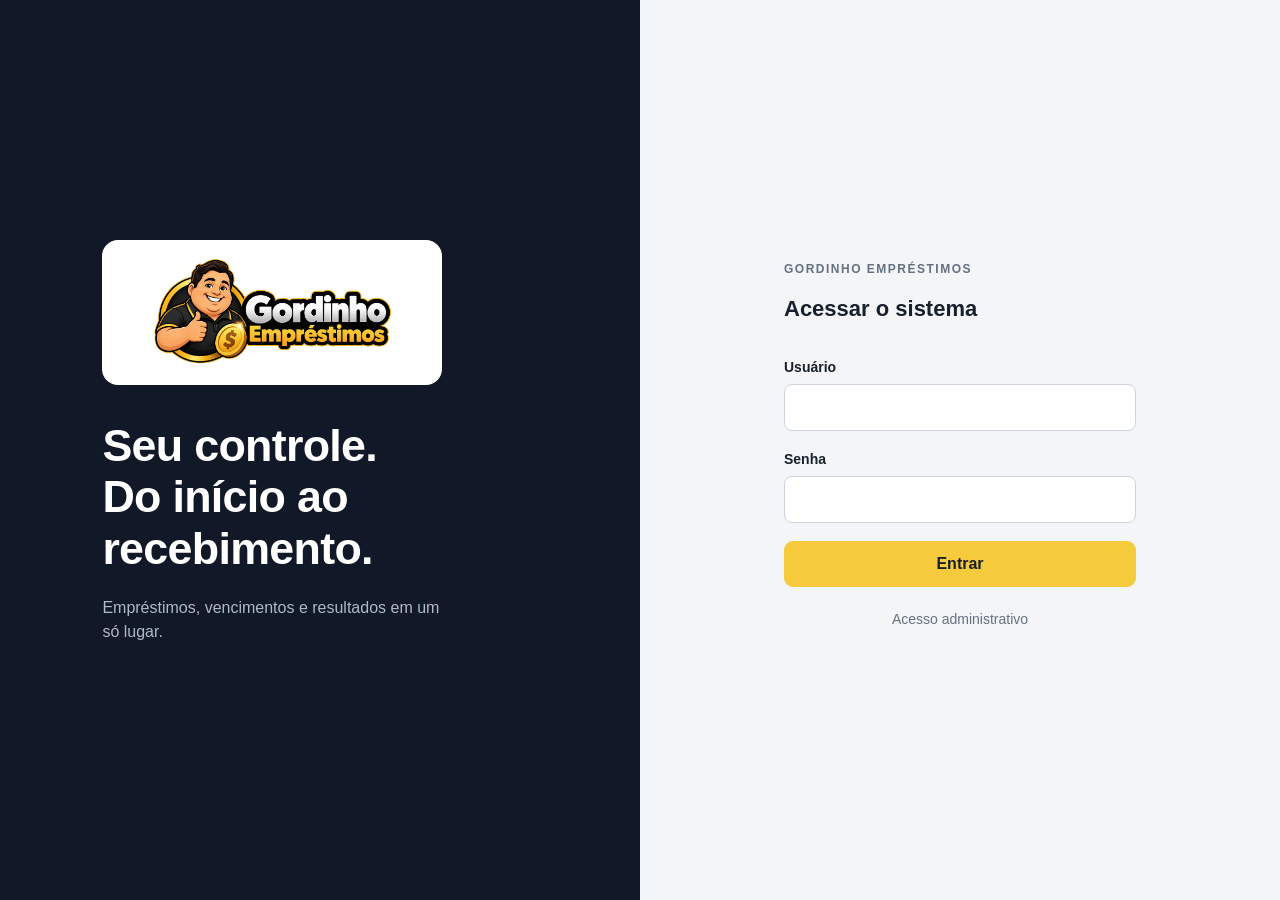
==== index.html @ f3ca3bc5 "Adicionar sistema Gordinho Empréstimos, logo e backend Google Apps Script" ====
<!doctype html>
<html lang="pt-BR"><head><meta charset="UTF-8"><meta name="viewport" content="width=device-width,initial-scale=1"><meta name="robots" content="noindex,nofollow"><title>Gordinho Empréstimos</title><link rel="icon" href="favicon.svg"><link rel="stylesheet" href="style.css"></head>
<body>
<section id="login"><div class="login-brand"><img class="brand-logo" src="logo-gordinho.png" alt="Gordinho Empréstimos"><h1>Seu controle.<br>Do início ao recebimento.</h1><p>Empréstimos, vencimentos e resultados em um só lugar.</p></div><form id="login-form" class="login-card"><span class="eyebrow">GORDINHO EMPRÉSTIMOS</span><h2>Acessar o sistema</h2><label>Usuário<input name="username" autocomplete="username" required maxlength="100"></label><label>Senha<input name="password" type="password" autocomplete="current-password" required maxlength="200"></label><p id="login-error" role="alert"></p><button class="primary" type="submit">Entrar</button><p class="muted">Acesso administrativo</p></form></section>
<div id="app" hidden><aside class="sidebar"><div class="brand"><img class="brand-logo" src="logo-gordinho.png" alt="Gordinho Empréstimos"></div><nav><button data-view="dashboard" class="active">Visão geral</button><button data-view="loans">Empréstimos</button><button data-view="clients">Clientes</button><button data-view="payments">Pagamentos</button><button data-view="results">Resultados</button></nav><div class="sidebar-foot"><button id="password-btn">Alterar senha</button><button id="logout">Sair da conta</button></div></aside><main><header><div><p class="eyebrow">GORDINHO EMPRÉSTIMOS</p><h1 id="view-title">Visão geral</h1></div><div class="header-actions"><button id="refresh">Atualizar</button><button id="new-loan" class="primary">+ Novo empréstimo</button></div></header><p id="error" class="error" role="alert" hidden></p><div id="content" aria-live="polite"></div></main></div>
<dialog id="modal"><div class="modal-head"><h2 id="modal-title"></h2><button id="close-modal" aria-label="Fechar">✕</button></div><div id="modal-body"></div><p id="modal-error" class="error" role="alert" hidden></p></dialog><div id="toast" role="status" hidden></div>
<script src="config.js"></script><script src="core.js"></script><script src="app.js"></script></body></html>
---- style.css ----
:root{--bg:#f4f5f7;--ink:#18202d;--muted:#647084;--line:#e3e6eb;--yellow:#f5ca3c;--green:#087c55;--red:#ba3540}*{box-sizing:border-box}body{margin:0;color:var(--ink);background:var(--bg);font-family:Inter,Arial,sans-serif;font-size:16px;line-height:1.5}button,input,select,textarea{font:inherit}button{cursor:pointer;border:1px solid var(--line);background:white;color:var(--ink);border-radius:9px;padding:10px 16px;font-weight:600;min-height:44px}button:hover{background:#f0f2f5}button:disabled{opacity:.6;cursor:wait}.primary{background:var(--yellow);border-color:var(--yellow);color:#17202a}.primary:hover{background:#edbd26}.danger{color:var(--red)}.logo{display:inline-grid;place-items:center;width:46px;height:46px;background:var(--yellow);border-radius:12px;color:#111827;font-weight:900;font-size:23px;letter-spacing:-1px}.eyebrow{color:var(--muted);font-size:12px;letter-spacing:1.5px;font-weight:700;margin:0 0 6px}h1,h2,h3,p{margin-top:0}h1{font-size:30px;line-height:1.2;letter-spacing:-.7px;margin-bottom:0}h2{font-size:22px}h3{font-size:18px}.muted,small{color:var(--muted)}small{font-size:13px}#login{min-height:100dvh;display:grid;grid-template-columns:1fr 1fr}.login-brand{background:#111827;color:white;padding:clamp(32px,8vw,110px);display:flex;flex-direction:column;justify-content:center;align-items:flex-start}.login-brand h1{font-size:clamp(32px,4vw,56px);margin:35px 0 22px;line-height:1.15}.login-brand p{color:#aeb9c9;max-width:350px}.login-card{align-self:center;justify-self:center;width:min(400px,90%);padding:24px}.login-card h2{margin:12px 0 32px}.login-card .primary{width:100%}.login-card .muted{text-align:center;margin-top:22px;font-size:14px}label{display:block;font-size:14px;font-weight:600;margin:0 0 18px}input,select,textarea{display:block;width:100%;padding:12px;border:1px solid #cfd5df;background:#fff;border-radius:8px;color:var(--ink);margin-top:6px;min-height:46px}textarea{min-height:90px;resize:vertical}input:focus,select:focus,textarea:focus,button:focus-visible{outline:3px solid #e8c65088;outline-offset:2px}#login-error,.error{color:var(--red);font-size:14px}.error{background:#fff0f1;border:1px solid #f0c8cc;border-radius:8px;padding:12px}#app{display:grid;grid-template-columns:230px minmax(0,1fr);min-height:100dvh}#app[hidden],#login[hidden]{display:none}.sidebar{background:#111827;color:#e6eaf1;padding:30px 18px;display:flex;flex-direction:column}.brand{display:flex;align-items:center;gap:12px;font-weight:700;font-size:19px;padding:0 8px 42px}.brand small{display:block;font-size:10px;letter-spacing:1px;margin-top:4px;color:#919eb2}nav{display:grid;gap:8px}nav button,.sidebar-foot button{border:0;background:transparent;color:#aeb9c9;text-align:left}nav button.active{background:#263142;color:#fff;border-left:3px solid var(--yellow)}.sidebar-foot{margin-top:auto;padding-top:48px;display:grid;gap:8px}main{padding:35px clamp(18px,3vw,48px);min-width:0}header{display:flex;justify-content:space-between;align-items:center;gap:20px;margin-bottom:30px}.header-actions{display:flex;gap:10px}.metrics{display:grid;grid-template-columns:repeat(4,minmax(0,1fr));gap:16px;margin:0 0 24px}.metric{background:#fff;border:1px solid var(--line);border-radius:13px;padding:20px}.metric span{display:block;color:var(--muted);font-size:14px}.metric strong{display:block;font-size:26px;letter-spacing:-.7px;margin-top:13px;overflow-wrap:anywhere}.metric small{display:block;margin-top:7px}.metric.accent{background:#182233;color:white;border-color:#182233}.metric.accent span,.metric.accent small{color:#bdc7d7}.green{color:var(--green)}.red{color:var(--red)}.panel{background:white;border:1px solid var(--line);border-radius:13px;padding:23px;margin-bottom:22px}.panel-head{display:flex;justify-content:space-between;align-items:center;gap:16px;margin-bottom:18px}.panel-head h2{margin:0;font-size:19px}.table-wrap{overflow:auto}table{border-collapse:collapse;width:100%;font-size:14px;white-space:nowrap}th{text-align:left;color:var(--muted);font-weight:500;font-size:13px;padding:12px;border-bottom:1px solid var(--line)}td{padding:16px 12px;border-bottom:1px solid #eef0f3}td strong{display:block;font-size:15px}td small{display:block}tr:last-child td{border:0}td button{font-size:13px;padding:6px 10px;min-height:36px}.badge{display:inline-block;padding:4px 9px;border-radius:6px;background:#edf6f1;color:var(--green);font-size:12px;font-weight:600}.badge.late{background:#fff0f1;color:var(--red)}.badge.closed{background:#e9edf2;color:#586476}.empty{text-align:center;padding:40px 15px;color:var(--muted)}.empty h3{color:var(--ink);margin-bottom:8px}.empty p{font-size:14px}.toolbar{display:flex;gap:12px;align-items:center;margin-bottom:20px}.toolbar input{margin:0;max-width:330px}.toolbar select{margin:0;max-width:180px}.two{display:grid;grid-template-columns:1fr 1fr;gap:22px}.bars{display:grid;gap:22px}.bar-label{display:flex;justify-content:space-between;font-size:14px;gap:12px}.bar{height:8px;border-radius:20px;background:#eef1f5;margin-top:8px;overflow:hidden}.bar i{display:block;background:var(--yellow);height:100%;border-radius:20px}.note{font-size:14px;color:var(--muted);line-height:1.6}.form-grid{display:grid;grid-template-columns:1fr 1fr;gap:0 18px}.form-grid .full{grid-column:1/-1}.form-actions{display:flex;justify-content:flex-end;gap:12px;margin-top:15px}.preview{background:#f6f7fa;padding:16px;border-radius:9px;font-size:14px;margin-bottom:20px}.preview strong{font-size:19px}.detail-stats{display:grid;grid-template-columns:repeat(3,1fr);gap:10px;background:#f5f6f8;border-radius:9px;padding:18px;margin-bottom:20px}.detail-stats span{font-size:12px;color:var(--muted);display:block}.detail-stats strong{font-size:18px}.detail-info{font-size:14px;white-space:pre-wrap;overflow-wrap:anywhere}.detail-actions{display:flex;gap:10px;flex-wrap:wrap;margin:18px 0}dialog{border:0;border-radius:16px;width:min(740px,calc(100% - 24px));max-height:90dvh;padding:25px;box-shadow:0 30px 100px #0005}dialog::backdrop{background:#11182799;backdrop-filter:blur(3px)}.modal-head{display:flex;justify-content:space-between;align-items:center;margin-bottom:22px}.modal-head h2{margin:0}.modal-head button{border:0;font-size:19px}#toast{position:fixed;bottom:24px;left:50%;transform:translateX(-50%);background:#182233;color:#fff;padding:12px 22px;border-radius:9px;z-index:10;max-width:90%;text-align:center}.split{display:flex;justify-content:space-between;border-bottom:1px solid var(--line);padding:14px 0;gap:18px;font-size:14px}.total{font-size:20px;font-weight:700;border:0}a{color:var(--green)}@media(max-width:1100px){.metrics{grid-template-columns:repeat(2,1fr)}#app{grid-template-columns:195px minmax(0,1fr)}.two{grid-template-columns:1fr}}@media(max-width:720px){#login{grid-template-columns:1fr}.login-brand{padding:28px;min-height:220px}.login-brand h1{font-size:29px;margin:20px 0 14px}.login-brand p{display:none}.login-card{padding:28px 12px}#app{display:block}.sidebar{padding:15px;position:static}.brand{padding:0 0 14px}.brand small{display:none}nav{display:flex;overflow-x:auto;gap:4px}nav button{white-space:nowrap;font-size:14px;padding:9px 12px}.sidebar-foot{padding:8px 0 0;display:flex;justify-content:flex-end;margin:0}.sidebar-foot button{font-size:12px;padding:4px 10px;min-height:30px}main{padding:22px 15px}header{align-items:flex-start;flex-direction:column;margin-bottom:22px;gap:16px}h1{font-size:27px}.header-actions{width:100%}.header-actions .primary{flex:1}.metrics{gap:10px}.metric{padding:15px}.metric strong{font-size:23px}.panel{padding:16px}.toolbar{flex-wrap:wrap}.toolbar input{max-width:none;flex-basis:100%}.toolbar select{flex:1}.form-grid{display:block}.detail-stats{grid-template-columns:1fr 1fr}dialog{padding:18px}.two{gap:0}.panel-head{flex-wrap:wrap}}@media print){.sidebar,header,.detail-actions,.modal-head button,button,#toast,#app,#login{display:none!important}dialog{position:static;width:100%;max-height:none;box-shadow:none;display:block}dialog::backdrop{display:none}body{background:#fff}}
:root{--brand-gold:#f5ca3c}.brand-logo{display:block;width:190px;max-width:100%;height:88px;object-fit:contain}.login-brand>.brand-logo{width:340px;height:145px;background:#fff;border-radius:16px;padding:12px}.brand{padding-left:0;padding-right:0}.sidebar .brand-logo{background:#fff;border-radius:12px;padding:8px}.login-brand h1{font-size:clamp(30px,3.5vw,48px)}@media(max-width:720px){.sidebar .brand-logo{width:180px;height:68px}.login-brand>.brand-logo{width:240px;height:98px}}
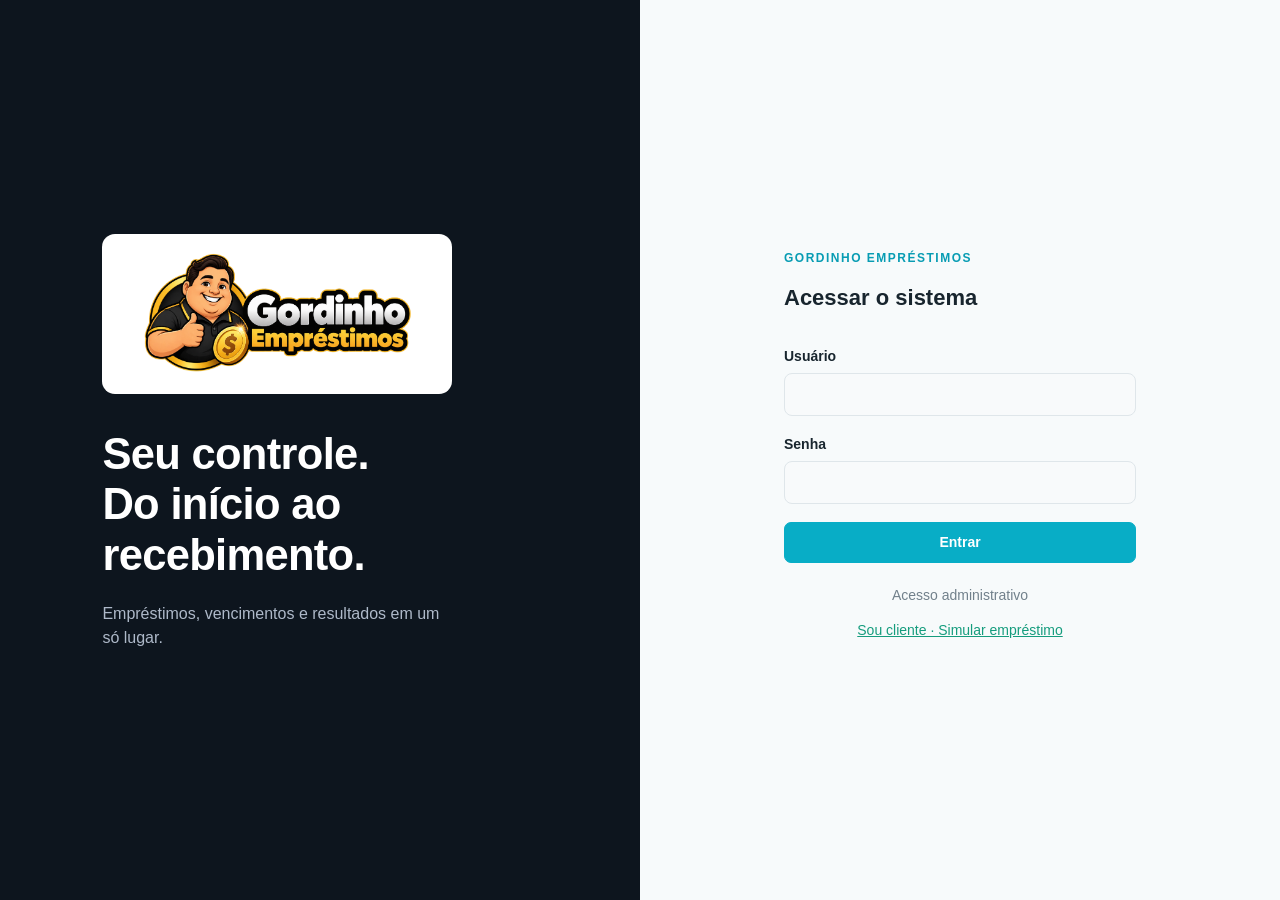
==== commit 847476ec: "Ativa novo painel, configurações de senha e cotação de clientes" ====
--- a/index.html
+++ b/index.html
@@ -1,7 +1,7 @@
 <!doctype html>
-<html lang="pt-BR"><head><meta charset="UTF-8"><meta name="viewport" content="width=device-width,initial-scale=1"><meta name="robots" content="noindex,nofollow"><title>Gordinho Empréstimos</title><link rel="icon" href="favicon.svg"><link rel="stylesheet" href="style.css"></head>
+<html lang="pt-BR"><head><meta charset="UTF-8"><meta name="viewport" content="width=device-width,initial-scale=1"><meta name="robots" content="noindex,nofollow"><title>Gordinho Empréstimos</title><link rel="icon" href="favicon.svg"><link rel="stylesheet" href="style.css"><link rel="stylesheet" href="skin.css?v=2"></head>
 <body>
-<section id="login"><div class="login-brand"><img class="brand-logo" src="logo-gordinho.png" alt="Gordinho Empréstimos"><h1>Seu controle.<br>Do início ao recebimento.</h1><p>Empréstimos, vencimentos e resultados em um só lugar.</p></div><form id="login-form" class="login-card"><span class="eyebrow">GORDINHO EMPRÉSTIMOS</span><h2>Acessar o sistema</h2><label>Usuário<input name="username" autocomplete="username" required maxlength="100"></label><label>Senha<input name="password" type="password" autocomplete="current-password" required maxlength="200"></label><p id="login-error" role="alert"></p><button class="primary" type="submit">Entrar</button><p class="muted">Acesso administrativo</p></form></section>
-<div id="app" hidden><aside class="sidebar"><div class="brand"><img class="brand-logo" src="logo-gordinho.png" alt="Gordinho Empréstimos"></div><nav><button data-view="dashboard" class="active">Visão geral</button><button data-view="loans">Empréstimos</button><button data-view="clients">Clientes</button><button data-view="payments">Pagamentos</button><button data-view="results">Resultados</button></nav><div class="sidebar-foot"><button id="password-btn">Alterar senha</button><button id="logout">Sair da conta</button></div></aside><main><header><div><p class="eyebrow">GORDINHO EMPRÉSTIMOS</p><h1 id="view-title">Visão geral</h1></div><div class="header-actions"><button id="refresh">Atualizar</button><button id="new-loan" class="primary">+ Novo empréstimo</button></div></header><p id="error" class="error" role="alert" hidden></p><div id="content" aria-live="polite"></div></main></div>
+<section id="login"><div class="login-brand"><img class="brand-logo" src="logo-gordinho.png" alt="Gordinho Empréstimos"><h1>Seu controle.<br>Do início ao recebimento.</h1><p>Empréstimos, vencimentos e resultados em um só lugar.</p></div><form id="login-form" class="login-card"><span class="eyebrow">GORDINHO EMPRÉSTIMOS</span><h2>Acessar o sistema</h2><label>Usuário<input name="username" autocomplete="username" required maxlength="100"></label><label>Senha<input name="password" type="password" autocomplete="current-password" required maxlength="200"></label><p id="login-error" role="alert"></p><button class="primary" type="submit">Entrar</button><p class="muted">Acesso administrativo</p><p style="text-align:center;font-size:14px"><a href="cotacao.html">Sou cliente · Simular empréstimo</a></p></form></section>
+<div id="app" hidden><aside class="sidebar"><div class="brand"><img class="brand-logo" src="logo-gordinho.png" alt="Gordinho Empréstimos"></div><nav><button data-view="dashboard" class="active">Visão geral</button><button data-view="loans">Empréstimos</button><button data-view="clients">Clientes</button><button data-view="payments">Pagamentos</button><button data-view="results">Resultados</button></nav><div class="sidebar-foot"><button id="password-btn">Alterar senha</button><button id="logout">Sair da conta</button></div></aside><main><header class="topbar"><button id="menu-toggle" aria-label="Abrir menu" aria-expanded="false">☰</button><div><p class="eyebrow">GORDINHO EMPRÉSTIMOS</p><h1 id="view-title">Visão geral</h1></div><div class="header-actions"><button id="refresh">Atualizar</button><button id="new-loan" class="primary">+ Novo empréstimo</button></div></header><p id="error" class="error" role="alert" hidden></p><div id="content" aria-live="polite"></div></main></div>
 <dialog id="modal"><div class="modal-head"><h2 id="modal-title"></h2><button id="close-modal" aria-label="Fechar">✕</button></div><div id="modal-body"></div><p id="modal-error" class="error" role="alert" hidden></p></dialog><div id="toast" role="status" hidden></div>
-<script src="config.js"></script><script src="core.js"></script><script src="app.js"></script></body></html>
+<script src="config.js"></script><script src="core.js"></script><script src="app.js"></script><script src="screens.js?v=2"></script></body></html>
--- a/skin.css
+++ b/skin.css
@@ -0,0 +1,3 @@
+/* Aparência do painel com navegação escura e acento azul. */
+:root{--bg:#f7fafb;--ink:#18252e;--muted:#71808b;--line:#dfe6ea;--yellow:#08adc6;--green:#159c7d;--red:#d45465;--surface:#fff;--soft:#f8fafb;--chart-fill:#d6f4f8}body{font-family:Arial,Helvetica,sans-serif;font-size:16px}button{border-radius:7px;min-height:40px;font-size:14px;padding:9px 14px}button:hover{background:var(--soft)}.primary{color:white;background:#08adc6;border-color:#08adc6}.primary:hover{background:#0795ac;color:#fff}input,select,textarea{background:var(--soft);border-color:var(--line);min-height:42px;padding:10px 12px}input:focus,select:focus,textarea:focus,button:focus-visible{outline-color:#08adc650}#app{grid-template-columns:224px minmax(0,1fr)}.sidebar{background:#0d151e;padding:18px 12px;border-right:1px solid #202c38;position:sticky;top:0;height:100dvh}.brand{padding:0 4px 18px;border-bottom:1px solid #24303c;margin-bottom:17px}.sidebar .brand-logo{width:192px;height:82px;border-radius:8px;background:#fff}.nav-label{font-size:11px;color:#76838e;font-weight:700;letter-spacing:.7px;padding:12px 10px 10px}.admin-label{padding-top:28px}nav{gap:4px}nav button{display:flex;align-items:center;gap:10px;border-radius:7px;font-size:14px;font-weight:500;padding:9px 10px;min-height:40px}nav button svg{height:17px;width:17px;flex-shrink:0}nav button.active{background:#172a35;color:#f3f7f9;border:0;box-shadow:inset 3px 0 #08adc6}nav button:hover,.sidebar-foot>button:hover{background:#152432}.sidebar-foot{padding:20px 0 0;margin-top:auto;gap:5px}.sidebar-foot>button{font-size:13px;min-height:33px;padding:6px 10px}.theme-switch{display:flex;background:#121e29;border-radius:6px;padding:3px;margin-bottom:10px;gap:4px}.theme-switch button{background:transparent;border:0;color:#9fabb6;min-height:30px;font-size:12px;padding:5px 10px;flex:1}.theme-switch button.active{background:#08adc6;color:#fff}.topbar{padding:14px 24px;background:var(--surface);border-bottom:1px solid var(--line);display:flex;align-items:center;gap:12px}.topbar h1{font-size:18px;line-height:1.4;margin:0;font-weight:600;letter-spacing:-.2px}.topbar .eyebrow{display:none}.topbar .header-actions{margin-left:auto}.topbar #refresh{padding:7px 11px;font-size:13px}.topbar #new-loan{font-size:13px}.topbar #menu-toggle{border:0;padding:6px;font-size:19px;background:transparent;color:var(--muted)}main{padding:0;display:flex;flex-direction:column;min-width:0}header{margin:0}#content{padding:25px 24px;min-width:0}#error{margin:15px 24px 0}.stat-grid{display:grid;grid-template-columns:repeat(4,minmax(0,1fr));gap:13px;margin-bottom:16px}.stat{border:1px solid var(--line);border-radius:9px;box-shadow:0 1px 3px #17263409;padding:19px 17px 15px;position:relative;min-height:113px;background:var(--surface);min-width:0}.stat.cyan{background:#effbfd}.stat.mint{background:#effbf6}.stat.amber{background:#fffbef}.stat.rose{background:#fff2f4}.stat-label{display:block;color:var(--muted);font-size:12px;font-weight:500;padding-right:30px;line-height:1.35;text-transform:uppercase}.stat strong{display:block;font-size:23px;letter-spacing:-.6px;line-height:1.25;margin:9px 0 6px;overflow-wrap:anywhere}.stat small{font-size:12px;line-height:1.35;display:block;max-width:95%}.stat-icon{position:absolute;right:13px;top:17px;display:grid;place-items:center;width:29px;height:29px;border-radius:8px;color:#00a3bd;background:#d6f4f8}.stat-icon svg{width:18px;height:18px}.stat.mint .stat-icon{color:#20ae8d;background:#d4f4e8}.stat.amber .stat-icon{color:#dda022;background:#fff0c9}.stat.rose .stat-icon{color:#d45b72;background:#ffe0e6}.stat.neutral .stat-icon{color:#818d95;background:#f1f4f6}.panel{border-radius:10px;padding:21px;background:var(--surface);box-shadow:0 1px 3px #18263306;margin-bottom:18px}.panel h2{font-size:18px;margin-bottom:5px;letter-spacing:-.3px;display:flex;align-items:center;gap:8px}.panel h2 svg{width:20px;height:20px;color:#4c6878}.panel-head{margin-bottom:16px}.panel-subtitle{font-size:13px;color:var(--muted);margin:4px 0 12px}.panel-head .panel-subtitle{margin-bottom:0}.loss-panel{display:flex;justify-content:space-between;align-items:flex-start;max-width:75%;padding:17px}.loss-panel strong{display:block;font-size:23px;margin:4px 0}.loss-panel small{font-size:12px}.loss-panel>svg{width:21px;height:21px;color:#87939b}.two{gap:18px}.chart-panels{grid-template-columns:minmax(0,1.4fr) minmax(0,1fr)}.chart-wrap svg{display:block;width:100%;height:auto;min-height:180px}.chart-wrap text{font-family:Arial,sans-serif;fill:var(--muted);font-size:11px}.chart-grid{stroke:var(--line);stroke-dasharray:3 4;stroke-width:1}.chart-legend{display:flex;gap:22px;justify-content:center;font-size:12px;color:var(--muted);padding:4px}.chart-legend span{display:flex;align-items:center;gap:6px}.chart-legend i{width:9px;height:9px;border-radius:2px}.chart-data{font-size:12px;color:var(--muted);margin-top:10px}.chart-data summary{cursor:pointer}.donut-layout{display:flex;align-items:center;justify-content:center;gap:26px;min-height:245px}.donut{width:160px;height:160px;border-radius:50%;display:grid;place-items:center;flex-shrink:0}.donut>div{width:115px;height:115px;background:var(--surface);border-radius:50%;display:grid;align-content:center;text-align:center}.donut strong{font-size:30px}.donut span{font-size:13px;color:var(--muted)}.status-legend{display:grid;gap:15px;min-width:120px;font-size:13px}.status-legend>div{display:flex;align-items:center;gap:7px}.status-legend i{height:9px;width:9px;border-radius:2px}.status-legend b{margin-left:auto}table{font-size:14px}th{background:var(--soft);font-size:13px;font-weight:600;padding:12px;color:var(--ink)}td{padding:13px 12px}td strong{font-size:14px}td small{font-size:12px}td button{font-size:12px;min-height:32px}.table-wrap{border:1px solid var(--line);border-radius:7px}table tfoot td{font-weight:700;background:var(--soft)}.empty{padding:55px 15px}.empty h3{font-size:17px}.toolbar{margin-bottom:12px}.toolbar input{max-width:none;flex:1}.toolbar select{width:165px}.loan-actions{display:flex;gap:9px;align-items:center;flex-wrap:wrap;margin:0 0 18px}.mini-info{font-size:12px;color:var(--muted);margin-left:auto}.simulator-layout{display:grid;grid-template-columns:285px minmax(0,1fr);gap:18px;align-items:start}.simulator-layout form{margin-top:20px}.simulator-layout form button{width:100%}.simulator-layout label{font-size:13px;margin-bottom:16px}.sim-note{margin-top:20px;font-size:12px}.sim-stats{display:grid;grid-template-columns:repeat(4,minmax(0,1fr));gap:10px;margin-bottom:18px}.sim-stats .stat{padding:16px 12px;min-height:105px}.sim-stats .stat-icon{display:none}.sim-stats .stat-label{padding:0;font-size:12px;text-transform:none}.sim-stats strong{font-size:20px}.sim-stats small{font-size:11px}.schedule-table{max-height:540px;overflow:auto}.schedule-table th{position:sticky;top:0;z-index:1}.inline-actions{display:flex;gap:8px}.section-heading{display:flex;justify-content:space-between;align-items:center;margin-bottom:20px;gap:16px}.section-heading h2{font-size:21px;margin-bottom:4px}.section-heading select{width:170px;margin:0;font-size:13px}.report-stats{display:grid;grid-template-columns:repeat(6,minmax(0,1fr));gap:11px;margin-bottom:20px}.report-stats .stat{padding:17px 13px;min-height:125px}.report-stats .stat-icon{display:none}.report-stats .stat-label{text-transform:none;padding:0}.report-stats strong{font-size:21px}.report-tabs{display:flex;gap:4px;padding:4px;background:#edf2f5;border-radius:6px;width:max-content;max-width:100%;margin-bottom:18px;overflow:auto}.report-tabs button{background:transparent;border:0;min-height:31px;font-size:12px;padding:5px 11px;white-space:nowrap;font-weight:500}.report-tabs button.active{background:var(--surface);box-shadow:0 1px 3px #0001}.composition-bars{display:flex;justify-content:center;gap:35px;margin:27px 0 18px;text-align:center}.composition-bars>div{width:130px}.composition-bars strong{font-size:16px}.composition-bars span{font-size:12px;display:block;margin-top:9px;color:var(--muted)}.vertical-track{height:155px;display:flex;align-items:flex-end;justify-content:center;margin-top:15px;border-bottom:1px solid var(--line)}.vertical-track i{display:block;width:40px;border-radius:3px 3px 0 0}.theme-options{display:flex;gap:12px;margin-top:20px}.theme-options .selected{border-color:#08adc6;background:#ecfbfe;color:#078ca4}.login-brand{background:#0d151e}.login-brand>.brand-logo{width:350px;height:160px;border-radius:13px}.login-brand h1{font-size:clamp(30px,3.4vw,47px)}.login-card .eyebrow{color:#089cb3}.metric,.detail-stats,.preview{background:var(--surface)}.detail-stats{background:var(--soft)}dialog{color:var(--ink);background:var(--surface)}.note{font-size:13px}.sidebar-foot #password-btn{display:none}[data-theme="dark"]{--bg:#111c25;--ink:#e4edf2;--muted:#91a4b0;--line:#2b3b46;--surface:#192731;--soft:#1c2c37;--chart-fill:#133e4b}[data-theme="dark"] .stat.cyan{background:#143640}[data-theme="dark"] .stat.mint{background:#19382f}[data-theme="dark"] .stat.amber{background:#3a3320}[data-theme="dark"] .stat.rose{background:#3d2630}[data-theme="dark"] button{color:var(--ink);background:var(--surface);border-color:var(--line)}[data-theme="dark"] .primary{background:#08a8c1;color:white}[data-theme="dark"] .sidebar nav button{background:transparent}[data-theme="dark"] .sidebar nav button.active{background:#17343f}[data-theme="dark"] .sidebar-foot button{background:transparent}[data-theme="dark"] .theme-switch button.active{background:#08a8c1}[data-theme="dark"] .report-tabs{background:#172630}[data-theme="dark"] .theme-options .selected{background:#174454;color:#6ed5e6}[data-theme="dark"] .badge{background:#204739;color:#74d7b5}[data-theme="dark"] .badge.late{background:#492c30;color:#f5a1aa}[data-theme="dark"] .badge.closed{background:#2b3a44;color:#bbcbd4}[data-theme="dark"] input,[data-theme="dark"] select,[data-theme="dark"] textarea{color:var(--ink)}[data-theme="dark"] .error{background:#492830;color:#ffadb9;border-color:#67404a}[data-theme="dark"] td{border-color:var(--line)}[data-theme="dark"] .green{color:#58d3ac}[data-theme="dark"] .red{color:#fa8f9e}
+@media(max-width:1280px){.report-stats{grid-template-columns:repeat(3,minmax(0,1fr))}.sim-stats{grid-template-columns:repeat(2,minmax(0,1fr))}.simulator-layout{grid-template-columns:260px minmax(0,1fr)}.chart-panels{grid-template-columns:minmax(0,1.2fr) minmax(0,1fr)}.stat strong{font-size:21px}}@media(max-width:1000px){#app{grid-template-columns:205px minmax(0,1fr)}.stat-grid{grid-template-columns:repeat(2,minmax(0,1fr))}.chart-panels{grid-template-columns:1fr}.loss-panel{max-width:none}.simulator-layout{grid-template-columns:1fr}.simulator-layout>section form{display:grid;grid-template-columns:1fr 1fr;gap:0 16px}.simulator-layout>section form button{grid-column:1/-1}.sim-stats{grid-template-columns:repeat(4,minmax(0,1fr))}}@media(max-width:799px){#app{display:block}.sidebar{display:none;position:fixed;inset:0 auto 0 0;width:230px;z-index:7;height:100dvh;overflow-y:auto;box-shadow:10px 0 40px #0004}.menu-open .sidebar{display:flex}.sidebar nav{display:grid;overflow:visible}.sidebar-foot{display:grid;justify-content:stretch;margin-top:auto}.brand{padding-bottom:16px}.sidebar .brand-logo{width:192px;height:82px}.topbar{padding:12px 15px;flex-direction:row;align-items:center;flex-wrap:wrap;gap:9px;position:sticky;top:0;z-index:5}.topbar h1{font-size:16px}.topbar .header-actions{width:auto;gap:6px}.topbar #new-loan{font-size:12px;padding:7px 9px}.topbar #refresh{font-size:12px;padding:7px 9px}#content{padding:18px 15px}#error{margin:12px 15px}.stat-grid{gap:10px}.stat{padding:16px 13px;min-height:120px}.stat-label{font-size:11px;padding-right:27px}.stat strong{font-size:21px;margin-top:12px}.stat small{font-size:11px}.stat-icon{width:24px;height:24px;right:9px;top:13px}.stat-icon svg{width:15px;height:15px}.panel{padding:17px}.report-stats{grid-template-columns:repeat(2,minmax(0,1fr))}.sim-stats{grid-template-columns:repeat(2,minmax(0,1fr))}.section-heading{align-items:flex-start;flex-wrap:wrap}.section-heading h2{font-size:20px}.donut-layout{gap:20px;min-height:220px}.donut{height:145px;width:145px}.donut>div{width:105px;height:105px}.chart-wrap text{font-size:12px}.chart-panels{display:block}.panel-head{align-items:flex-start}.cash-stats .stat{min-height:125px}.inline-actions{flex-wrap:wrap}.theme-switch button{padding:5px 10px}.login-brand{min-height:210px;padding:24px}.login-brand>.brand-logo{height:115px;width:260px}.login-brand h1{font-size:26px;margin-bottom:0}.login-card{padding-top:26px}.two{display:block}.toolbar{flex-wrap:wrap}.toolbar input{flex-basis:100%}.toolbar select{max-width:none;width:100%}.loan-actions{gap:7px}}@media(max-width:380px){.topbar .header-actions{margin:0;width:100%}.topbar #new-loan{flex:1}.stat strong{font-size:19px}.donut-layout{gap:10px}.donut{width:120px;height:120px}.donut>div{height:88px;width:88px}.status-legend{min-width:100px;font-size:12px}}@media print){.topbar{display:none!important}}
